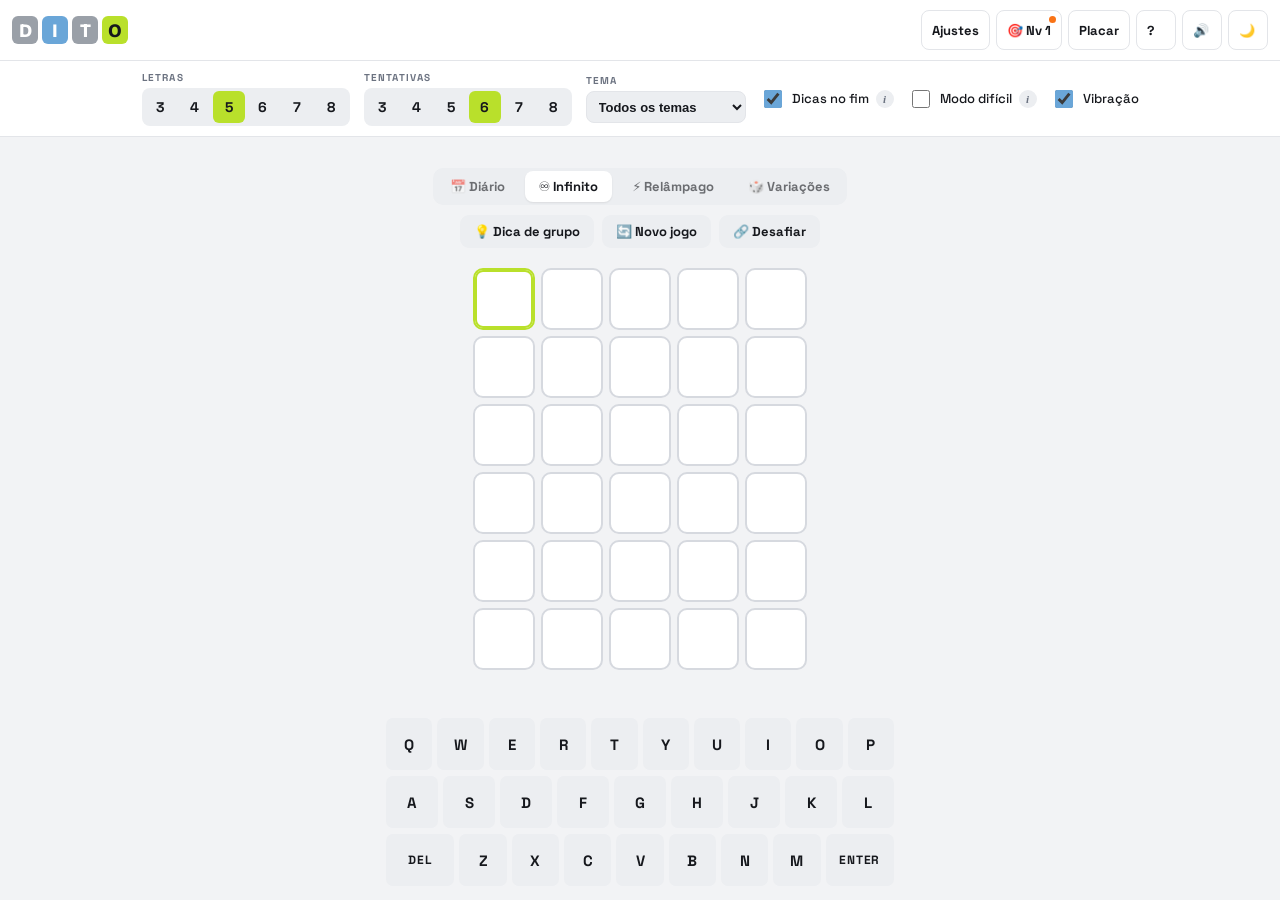
==== wwwroot/index.html @ 251b078c "Dueto e quarteto ganham dica de grupo, dicas no fim e palavras mais conhecidas Co-Authored-By: Claud" ====
<!DOCTYPE html>
<html lang="pt-BR">
<head>
<meta charset="utf-8">
<meta name="viewport" content="width=device-width, initial-scale=1, viewport-fit=cover">
<meta name="description" content="Dito — jogo de adivinhar palavras em português, no estilo Wordle/Termo.">
<meta name="theme-color" id="metaTheme" content="#f2f3f5">
<meta name="mobile-web-app-capable" content="yes">
<meta name="apple-mobile-web-app-capable" content="yes">
<meta name="apple-mobile-web-app-status-bar-style" content="black-translucent">
<link rel="icon" href="data:image/svg+xml,%3Csvg xmlns='http://www.w3.org/2000/svg' viewBox='0 0 64 64'%3E%3Crect width='64' height='64' rx='14' fill='%23b9e02b'/%3E%3Ctext x='32' y='45' font-family='Arial,sans-serif' font-size='36' font-weight='800' text-anchor='middle' fill='%2316181d'%3ED%3C/text%3E%3C/svg%3E">
<title>Dito — adivinhe a palavra</title>
<link rel="preconnect" href="https://fonts.googleapis.com">
<link rel="preconnect" href="https://fonts.gstatic.com" crossorigin>
<link href="https://fonts.googleapis.com/css2?family=Bricolage+Grotesque:opsz,wght@12..96,600;12..96,800&family=Space+Grotesk:wght@500;700&display=swap" rel="stylesheet">
<link rel="stylesheet" href="style.css?v=24">
</head>
<body>

<header>
  <div class="brand" aria-label="Dito"><span>D</span><span>I</span><span>T</span><span>O</span></div>
  <div class="tools">
    <button class="icon-btn" id="btnConfig" aria-expanded="true">Ajustes</button>
    <button class="icon-btn" id="btnProfile" title="Nível e missões do dia">🎯 Nv 1</button>
    <button class="icon-btn" id="btnStats">Placar</button>
    <button class="icon-btn" id="btnHelp" aria-label="Como jogar">?</button>
    <button class="icon-btn" id="btnSound" aria-label="Ativar ou desativar som" aria-pressed="true">🔊</button>
    <button class="icon-btn" id="btnTheme" aria-label="Alternar visual (claro, escuro, 3D)">🌙</button>
  </div>
</header>

<section class="config" id="config">
  <div class="field">
    <label>Letras</label>
    <div class="seg" id="segLen" role="group" aria-label="Número de letras"></div>
  </div>
  <div class="field">
    <label>Tentativas</label>
    <div class="seg" id="segTries" role="group" aria-label="Número de tentativas"></div>
  </div>
  <div class="field" id="fieldTheme">
    <label>Tema</label>
    <select id="selTheme" aria-label="Tema das palavras"></select>
  </div>
  <label class="check"><input type="checkbox" id="optHints" checked> Dicas no fim
    <button type="button" class="tip" aria-label="O que é: Dicas no fim" data-tip="Nas 2 últimas tentativas o jogo dá uma ajuda: primeiro diz uma letra que está na palavra, depois deixa marcada a posição de uma letra.">i</button></label>
  <label class="check"><input type="checkbox" id="optHard"> Modo difícil
    <button type="button" class="tip end" aria-label="O que é: Modo difícil" data-tip="Toda pista revelada precisa ser usada: as letras verdes ficam travadas no lugar e as azuis têm que aparecer no palpite seguinte. Só dá pra ligar no começo da partida.">i</button></label>
  <label class="check"><input type="checkbox" id="optVibe" checked> Vibração</label>
</section>

<main>
  <div class="mode-tabs" id="modeTabs" role="group" aria-label="Modo de jogo">
    <button class="tab" id="tabDaily" data-mode="daily" title="Uma palavra de 5 letras por dia, a mesma pra todo mundo">📅 Diário</button>
    <button class="tab" id="tabFree" data-mode="free" aria-pressed="true" title="Quantas partidas quiser, com as letras, tentativas e tema dos Ajustes">♾️ Infinito</button>
    <button class="tab" id="tabBlitz" data-mode="blitz" title="Contra o relógio: acerte o máximo de palavras em 2min30">⚡ Relâmpago</button>
    <button class="tab" id="tabVariant" data-mode="variant" title="Dueto, Quarteto, Trapaceiro, Corrente, Morte súbita e Passa-e-joga">🎲 Variações</button>
  </div>
  <div class="hint-actions">
    <button class="btn ghost" id="btnGroupHint" title="Mostra o grupo temático da palavra secreta (uma vez por partida)">💡 Dica de grupo</button>
    <button class="btn ghost" id="btnNewGame" title="Abandona esta partida e sorteia outra palavra">🔄 Novo jogo</button>
    <button class="btn ghost" id="btnChallenge" title="Copia um link com esta palavra pra um amigo tentar a mesma">🔗 Desafiar</button>
  </div>
  <div id="blitzBar" hidden aria-live="off"></div>
  <div id="varBar" hidden aria-live="polite"></div>
  <div id="hint" aria-live="polite"></div>
  <div id="board" role="grid" aria-label="Tabuleiro"></div>
  <div id="end"></div>
</main>

<div id="keyboard"></div>
<div id="toast" aria-live="polite"></div>

<div class="sheet" id="sheetHelp">
  <div class="sheet-card">
    <h2>Como jogar</h2>
    <p>Descubra a palavra secreta antes de acabarem as tentativas. Cada palpite precisa ter o número de letras escolhido.</p>
    <div class="legend"><div class="t correct" style="background:var(--correct);color:var(--correct-ink)">L</div> A letra está na palavra e na posição certa.</div>
    <div class="legend"><div class="t present" style="background:var(--present);color:var(--present-ink)">U</div> A letra está na palavra, mas em outra posição.</div>
    <div class="legend"><div class="t absent" style="background:var(--absent);color:var(--absent-ink)">Z</div> A letra não aparece na palavra.</div>
    <p>Acentos são preenchidos automaticamente: digite <b>avo</b> e, se a resposta for <b>avô</b>, vale igual. O cedilha entra como <b>C</b>.</p>
    <p>No <b>modo difícil</b>, todas as pistas reveladas precisam ser usadas no palpite seguinte, e as letras verdes já descobertas ficam travadas no lugar. Fora dele você pode chutar qualquer coisa — as verdes só aparecem apagadinhas como lembrete.</p>
    <p>O botão <b>💡 Dica de grupo</b> (uso único por partida) revela a que grupo temático a palavra secreta pertence — animais, comida, emoções, ações... — junto com outra palavra do mesmo grupo como exemplo.</p>
    <p>No modo <b>📅 Diário</b> todo mundo joga a mesma palavra de 5 letras no mesmo dia (uma partida por dia); no <b>♾️ Infinito</b> vale a configuração de letras, tentativas e tema escolhida em Ajustes.</p>
    <p>Em <b>Ajustes → Tema</b>, dá pra restringir o sorteio a uma categoria (animais, comida, emoções...). Tamanhos sem palavra suficiente naquele tema ficam desativados.</p>
    <p>O botão <b>🔗 Desafiar</b> copia, a qualquer momento da partida, um link com a palavra em jogo, para um amigo tentar a mesma — como nenhum dos dois vê a resposta antes de jogar, é um duelo justo. As configurações de dicas e modo difícil vão junto no link e ficam travadas com o valor de quem criou o desafio. Desativado no modo Diário (a palavra já é igual pra todo mundo) e durante um duelo em andamento.</p>
    <p>O botão <b>🔄 Novo jogo</b> abandona a partida atual e sorteia outra a qualquer momento (não disponível no modo Diário).</p>
    <p>No <b>⚡ Relâmpago</b> você corre contra o relógio: 2min30 para acertar o máximo de palavras de 5 letras. Cada acerto devolve <b>30 segundos</b> e vale pontos: 100 + 20 por tentativa que sobrou + 25 por acerto seguido (combo 🔥). Seus 10 melhores resultados ficam salvos neste navegador, no Placar. Dá pra pular uma palavra difícil pagando 10 segundos. O relógio só começa quando você digita a primeira letra.</p>
    <p>No fim de cada partida, a linha <b>🔍</b> mostra quantas palavras ainda eram possíveis depois de cada palpite — dá pra ver qual chute foi mais esperto.</p>
    <p>O botão <b>☀️ / 🌙 / 🌀</b> no topo alterna o visual: claro, escuro e <b>3D</b>, com cores suaves, peças em relevo e teclas que afundam ao apertar. No computador, o tabuleiro acompanha o mouse com uma inclinação sutil.</p>
    <p>Na aba <b>🎲 Variações</b> tem jeitos diferentes de jogar o Infinito: <b>🧩 Dueto</b> e <b>🀄 Quarteto</b> (2 ou 4 palavras ao mesmo tempo, cada palpite vale para todas — as teclas ficam divididas com a cor de cada tabuleiro), <b>😈 Trapaceiro</b> (o jogo foge do seu palpite trocando a palavra), <b>⛓️ Corrente</b> (a palavra acertada vira o 1º palpite da próxima), <b>💀 Morte súbita</b> (3 tentativas, pontos por acerto, o primeiro erro acaba a rodada) e <b>👥 Passa-e-joga</b> (duas pessoas revezando no mesmo aparelho).</p>
    <p>No Diário, o botão <b>📚 Arquivo</b> abre um calendário para jogar os dias que você perdeu. A sequência de dias seguidos acertando aparece no Placar.</p>
    <p>Toda partida rende <b>XP</b> e sobe o seu nível. Em <b>🎯</b> ficam as <b>3 missões do dia</b> (iguais pra todo mundo), que dão XP extra.</p>
    <p>No fim da partida dá pra ver o significado da palavra no Dicio e compartilhar o resultado como texto ou como <b>🖼️ imagem</b> (só as cores, sem entregar a palavra).</p>
    <p>Jogando, você desbloqueia <b>🏆 conquistas</b> (acertar de primeira, vencer no modo difícil, explorar vários temas...). Veja todas no <b>Placar</b>.</p>
    <button class="btn ghost close" data-close>Fechar</button>
  </div>
</div>

<div class="sheet" id="sheetStats">
  <div class="sheet-card">
    <h2>Placar</h2>
    <p>Somando todos os tamanhos de palavra, salvo neste navegador.</p>
    <div class="stats">
      <div class="stat"><b id="stPlayed">0</b><span>Jogos</span></div>
      <div class="stat"><b id="stWins">0</b><span>Vitórias</span></div>
      <div class="stat"><b id="stRate">0%</b><span>Aproveitamento</span></div>
      <div class="stat"><b id="stStreak">0</b><span>Sequência</span></div>
    </div>
    <p>Distribuição de tentativas (vitórias)</p>
    <div class="dist" id="stDist"></div>
    <p>📅 Palavra do dia</p>
    <div id="stDaily"></div>
    <p>🎲 Recordes das variações</p>
    <div class="runs" id="stRuns"></div>
    <p>⚡ Seus recordes no Relâmpago</p>
    <div id="stBlitz"></div>
    <p>Conquistas <b id="stAchCount"></b></p>
    <div class="ach" id="stAch"></div>
    <button class="btn ghost close" data-close>Fechar</button>
  </div>
</div>

<div class="sheet" id="sheetVariant">
  <div class="sheet-card">
    <h2>🎲 Variações</h2>
    <p>Jeitos diferentes de jogar o Infinito. As letras e o tema dos Ajustes continuam valendo.</p>
    <div class="vlist" id="variantList"></div>
    <button class="btn ghost close" data-close>Fechar</button>
  </div>
</div>

<div class="sheet" id="sheetArchive">
  <div class="sheet-card">
    <h2>📚 Arquivo do diário</h2>
    <p>Toque num dia para jogar a palavra dele (ou rever o resultado). Dias jogados pelo arquivo não contam na sequência.</p>
    <div id="archiveBody"></div>
    <button class="btn ghost close" data-close>Fechar</button>
  </div>
</div>

<div class="sheet" id="sheetProfile">
  <div class="sheet-card">
    <h2>🎯 Nível e missões</h2>
    <div class="level" id="pfLevel"></div>
    <p>Missões de hoje <small>(renovam à meia-noite)</small></p>
    <ul class="missions" id="pfMissions"></ul>
    <p>Cada partida dá XP: vitórias valem mais com tentativas sobrando, palavras longas, modo difícil e variações difíceis. Perder ainda dá um pouquinho.</p>
    <button class="btn ghost close" data-close>Fechar</button>
  </div>
</div>

<script src="script.js?v=26"></script>
</body>
</html>
---- wwwroot/style.css ----
:root{
  --bg:#f2f3f5;
  --panel:#ffffff;
  --ink:#16181d;
  --ink-soft:#6b7280;
  --line:#e3e5e9;
  --tile-empty:#ffffff;
  --tile-border:#d6d9df;
  --tile-typed:#b6bac2;
  --correct:#b9e02b;
  --correct-ink:#16181d;
  --present:#6aa6d8;
  --present-ink:#ffffff;
  --absent:#9aa0a8;
  --absent-ink:#ffffff;
  --key:#eceef1;
  --key-ink:#16181d;
  --radius:10px;
  --tile:clamp(38px, 13vw, 62px);
  --gap:6px;
}
html[data-theme="dark"]{
  --bg:#101216;
  --panel:#171a20;
  --ink:#f2f3f5;
  --ink-soft:#9aa0a8;
  --line:#262a32;
  --tile-empty:#171a20;
  --tile-border:#333944;
  --tile-typed:#5b6270;
  --key:#262a32;
  --key-ink:#f2f3f5;
  --absent:#3b414c;
  --absent-ink:#8b929d;
}
*{box-sizing:border-box}
/* min-height (não height): se o conteúdo passar da tela, o body cresce junto e o
   teclado fixo no rodapé (position:sticky) continua funcionando */
html,body{min-height:100%; overscroll-behavior-y:contain}
@supports (height: 100dvh){ html,body{min-height:100dvh} }
html{-webkit-text-size-adjust:100%;text-size-adjust:100%}
body{
  margin:0;
  background:var(--bg);
  color:var(--ink);
  font-family:"Space Grotesk",system-ui,-apple-system,"Segoe UI",sans-serif;
  display:flex;
  flex-direction:column;
  align-items:center;
  overflow-x:hidden;
  -webkit-tap-highlight-color:transparent;
  touch-action:manipulation;
}
button{font-family:inherit;color:inherit;cursor:pointer;touch-action:manipulation;-webkit-user-select:none;user-select:none}
button:focus-visible,select:focus-visible,input:focus-visible{outline:3px solid var(--present);outline-offset:2px}

/* ---------- topo ---------- */
header{
  width:100%;
  border-bottom:1px solid var(--line);
  background:var(--panel);
  display:flex;
  flex-wrap:wrap;
  align-items:center;
  justify-content:space-between;
  gap:8px;row-gap:6px;
  padding:max(10px, env(safe-area-inset-top)) max(12px, env(safe-area-inset-right)) 10px max(12px, env(safe-area-inset-left));
  position:sticky;top:0;z-index:20;
}
.brand{display:flex;gap:4px;align-items:center}
.brand span{
  font-family:"Bricolage Grotesque",sans-serif;
  font-weight:800;
  font-size:19px;
  line-height:1;
  width:26px;height:28px;
  display:grid;place-items:center;
  border-radius:6px;
  background:var(--absent);
  color:var(--absent-ink);
  animation:brandflip .5s ease both;
}
.brand span:nth-child(1){animation-delay:.05s}
.brand span:nth-child(2){animation-delay:.15s;background:var(--present);color:var(--present-ink)}
.brand span:nth-child(3){animation-delay:.25s}
.brand span:nth-child(4){animation-delay:.35s;background:var(--correct);color:var(--correct-ink)}
@keyframes brandflip{from{transform:rotateX(-90deg);opacity:0}to{transform:none;opacity:1}}
.tools{display:flex;flex-wrap:wrap;justify-content:flex-end;gap:6px}
.icon-btn{
  border:1px solid var(--line);
  background:transparent;
  border-radius:8px;
  height:40px;min-width:40px;padding:0 10px;
  font-size:13px;font-weight:700;
  display:inline-flex;align-items:center;gap:6px;
}
.icon-btn:hover{background:var(--key)}
.icon-btn[aria-pressed="false"]{opacity:.5}

/* ---------- barra de configuração ---------- */
.config{
  width:100%;
  background:var(--panel);
  border-bottom:1px solid var(--line);
  display:flex;flex-wrap:wrap;gap:14px;
  justify-content:center;align-items:center;
  padding:10px 12px;
}
.config.hidden{display:none}
.config{position:relative;z-index:16} /* tooltip das opções passa por cima do tabuleiro */
.field{display:flex;flex-direction:column;gap:4px}
.field label{font-size:10px;letter-spacing:.12em;text-transform:uppercase;color:var(--ink-soft);font-weight:700}
.seg{display:flex;background:var(--key);border-radius:8px;padding:3px;gap:2px}
.seg button{
  border:0;background:transparent;border-radius:6px;
  width:32px;height:32px;font-weight:700;font-size:14px;
}
.seg button[aria-pressed="true"]{background:var(--correct);color:var(--correct-ink)}
.check{display:flex;align-items:center;gap:7px;font-size:13px;font-weight:500;cursor:pointer;padding:4px 0}
.check input{width:18px;height:18px;accent-color:var(--present);flex:none}
#selTheme{
  border:1px solid var(--line);background:var(--key);color:var(--key-ink);
  border-radius:8px;height:32px;padding:0 8px;font-weight:600;font-size:13px;
  max-width:160px;
}
/* "i" ao lado das opções: explica o que cada uma faz (hover no desktop, toque no celular) */
.tip{
  position:relative;flex:none;
  width:18px;height:18px;padding:0;border:0;border-radius:50%;
  background:var(--key);color:var(--ink-soft);
  font:700 11px/18px Georgia,serif;font-style:italic;text-align:center;
}
.tip:hover,.tip:focus{background:var(--present);color:var(--present-ink)}
.tip::after{
  content:attr(data-tip);
  position:absolute;top:calc(100% + 8px);left:50%;transform:translateX(-50%);
  width:max-content;max-width:min(250px, 70vw);
  background:var(--ink);color:var(--bg);
  padding:8px 11px;border-radius:8px;
  font:500 12.5px/1.4 "Space Grotesk",system-ui,sans-serif;font-style:normal;text-align:left;
  box-shadow:0 6px 18px rgba(0,0,0,.25);
  opacity:0;visibility:hidden;pointer-events:none;
  transition:opacity .15s ease;
  z-index:40;
}
.tip.end::after{left:auto;right:-6px;transform:none}
.tip:hover::after,.tip:focus::after{opacity:1;visibility:visible}
/* no celular as opções quebram em várias linhas: o balão sai logo abaixo do
   painel de ajustes, ocupando a largura toda, pra nunca vazar pela borda */
@media (max-width:600px){
  .tip{position:static}
  .tip::after,.tip.end::after{left:12px;right:12px;top:calc(100% + 6px);transform:none;width:auto;max-width:none}
}
.field.locked{opacity:.45;pointer-events:none}
.check.locked{opacity:.45;pointer-events:none}
.check.locked .tip{pointer-events:auto} /* explicação continua acessível durante o duelo */

/* ---------- abas de modo (diário / infinito) ---------- */
.mode-tabs{display:flex;justify-content:center;gap:6px;background:var(--key);border-radius:10px;padding:3px}
.mode-tabs .tab{
  border:0;background:transparent;border-radius:8px;
  padding:7px 14px;font-weight:700;font-size:13px;color:var(--key-ink);opacity:.6;
}
.mode-tabs .tab[aria-pressed="true"]{background:var(--panel);opacity:1;box-shadow:0 1px 2px rgba(0,0,0,.08)}

/* ---------- tabuleiro ---------- */
main{
  flex:1;width:100%;
  display:flex;flex-direction:column;align-items:center;justify-content:center;
  padding:10px 8px;gap:10px;
}
#board{display:grid;gap:var(--gap);justify-content:center}
.row{display:grid;gap:var(--gap)}
.tile{
  width:var(--tile);height:var(--tile);
  border-radius:var(--radius);
  background:var(--tile-empty);
  border:2px solid var(--tile-border);
  display:grid;place-items:center;
  font-weight:700;
  font-size:calc(var(--tile) * .5);
  text-transform:uppercase;
  user-select:none;
  transition:transform .1s ease, border-color .1s ease;
}
.tile.filled{border-color:var(--tile-typed);animation:pop .1s ease}
@keyframes pop{from{transform:scale(.9)}to{transform:scale(1)}}
.tile.reveal{animation:flip .5s ease forwards}
@keyframes flip{
  0%{transform:rotateX(0)}
  49%{transform:rotateX(90deg)}
  50%{transform:rotateX(90deg)}
  100%{transform:rotateX(0)}
}
.tile.correct{background:var(--correct);border-color:var(--correct);color:var(--correct-ink)}
.tile.present{background:var(--present);border-color:var(--present);color:var(--present-ink)}
.tile.absent{background:var(--absent);border-color:var(--absent);color:var(--absent-ink)}
.tile.ghost{color:var(--tile-typed);opacity:.6;font-style:italic}
.row.active-row .tile:not(.locked){cursor:pointer}
.tile.locked{background:var(--correct);border-color:var(--correct);color:var(--correct-ink)}
.tile.active{border-color:var(--correct);box-shadow:0 0 0 2px var(--correct) inset}
.hintbar{
  display:flex;align-items:center;gap:9px;
  background:var(--panel);border:1px solid var(--line);
  border-left:4px solid var(--present);
  border-radius:10px;padding:9px 14px;
  font-size:13.5px;font-weight:500;max-width:min(94vw,460px);
  animation:fade .3s ease;
}
.hintbar b{font-weight:700}
.hintbar .bulb{font-size:16px;flex:none}
.row.shake{animation:shake .5s}
@keyframes shake{
  10%,90%{transform:translateX(-2px)}
  20%,80%{transform:translateX(4px)}
  30%,50%,70%{transform:translateX(-7px)}
  40%,60%{transform:translateX(7px)}
}
.row.win .tile{animation:jump .5s ease}
.row.win .tile:nth-child(2){animation-delay:.08s}
.row.win .tile:nth-child(3){animation-delay:.16s}
.row.win .tile:nth-child(4){animation-delay:.24s}
.row.win .tile:nth-child(5){animation-delay:.32s}
.row.win .tile:nth-child(6){animation-delay:.4s}
.row.win .tile:nth-child(7){animation-delay:.48s}
.row.win .tile:nth-child(8){animation-delay:.56s}
@keyframes jump{
  0%,100%{transform:translateY(0)}
  40%{transform:translateY(-22px)}
  55%{transform:translateY(4px)}
}

/* ---------- mensagens ---------- */
#toast{
  position:fixed;top:70px;left:50%;transform:translateX(-50%);
  display:flex;flex-direction:column;gap:6px;align-items:center;
  z-index:60;pointer-events:none;
}
.msg{
  background:var(--ink);color:var(--bg);
  padding:9px 16px;border-radius:999px;
  font-weight:700;font-size:14px;
  animation:fade .2s ease;
}
@keyframes fade{from{opacity:0;transform:translateY(-6px)}to{opacity:1}}

/* ---------- fim de jogo ---------- */
.endbar{
  display:flex;flex-direction:column;align-items:center;gap:8px;
  background:var(--panel);border:1px solid var(--line);
  border-radius:14px;padding:14px 18px;
  animation:fade .3s ease;
}
.endbar .word{
  font-family:"Bricolage Grotesque",sans-serif;
  font-weight:800;font-size:24px;letter-spacing:.02em;text-transform:uppercase;
}
.endbar .sub{font-size:13px;color:var(--ink-soft)}
.endbar .actions{display:flex;gap:8px;margin-top:4px}
.endbar .countdown{font-variant-numeric:tabular-nums;font-weight:700}

/* análise: palavras possíveis após cada palpite */
.trail{display:flex;flex-wrap:wrap;align-items:center;justify-content:center;gap:4px;font-size:13px;font-weight:700}
.trail span{background:var(--key);border-radius:6px;padding:2px 7px;font-variant-numeric:tabular-nums}
.trail span.one{background:var(--correct);color:var(--correct-ink)}
.trail i{font-style:normal;color:var(--ink-soft)}
.trail small{flex-basis:100%;text-align:center;font-size:11px;font-weight:500;color:var(--ink-soft)}

/* ---------- modo relâmpago: relógio + placar da rodada ---------- */
#blitzBar{
  position:relative;overflow:hidden;
  display:flex;flex-wrap:wrap;gap:6px 14px;align-items:center;justify-content:center;
  background:var(--panel);border:1px solid var(--line);border-radius:10px;
  padding:8px 16px 10px;min-width:min(94vw,300px);
  font-weight:700;font-size:14px;
}
#blitzBar[hidden]{display:none}
#blitzBar .clock{font-size:17px;font-variant-numeric:tabular-nums}
#blitzBar .score{font-variant-numeric:tabular-nums}
#blitzBar .words em{font-style:normal;color:#e8590c}
#blitzBar .best{font-size:12px;color:var(--ink-soft)}
#blitzBar .best.beaten{background:var(--correct);color:var(--correct-ink);border-radius:6px;padding:1px 7px}
#blitzBar .wait{flex-basis:100%;text-align:center;font-size:12px;font-weight:500;color:var(--ink-soft)}
#blitzBar .fill{position:absolute;left:0;bottom:0;height:4px;background:var(--correct);transition:width .2s linear}
#blitzBar.urgent .clock{color:#e5484d;animation:pulse 1s ease-in-out infinite}
#blitzBar.urgent .fill{background:#e5484d}

/* recordes pessoais do relâmpago (fim da rodada e placar) */
.records{list-style:none;margin:4px 0 0;padding:0;width:100%;min-width:230px;display:flex;flex-direction:column;gap:3px}
.records li{display:grid;grid-template-columns:28px 1fr auto auto;gap:8px;align-items:center;
  background:var(--key);border-radius:8px;padding:5px 10px;font-size:13px}
.records li b{font-variant-numeric:tabular-nums}
.records li span{color:var(--ink-soft);font-size:12px}
.records li .pos{font-size:14px;color:var(--ink);text-align:center}
.records li.me{background:var(--correct);color:var(--correct-ink)}
.records li.me span{color:var(--correct-ink)}
.empty{font-style:italic}

/* ---------- barra das variações (corrente, morte súbita, passa-e-joga) ---------- */
#varBar{
  display:flex;flex-wrap:wrap;gap:6px 16px;align-items:center;justify-content:center;
  background:var(--panel);border:1px solid var(--line);border-radius:10px;
  padding:8px 16px;font-size:14px;font-weight:500;
}
#varBar[hidden]{display:none}
#varBar b{font-weight:700;font-variant-numeric:tabular-nums}
#varBar .dim{font-size:12px;color:var(--ink-soft)}
#varBar .turn{border-radius:6px;padding:2px 9px}
#varBar .turn.p0{background:rgba(249,115,22,.16)}
#varBar .turn.p1{background:rgba(168,85,247,.16)}

/* ---------- dueto / quarteto: vários mini-tabuleiros ---------- */
#board.multi{--gap:4px;gap:16px 16px;align-items:start}
#board.multi .mini{display:grid;gap:var(--gap);transition:opacity .4s ease}
#board.multi .mini.solved{opacity:.5}
/* dica de grupo: nome do grupo em cima de cada tabuleiro (pseudo-elemento,
   pra não mudar os índices das linhas usados por rowEl) */
#board.multi .mini[data-group]::before{content:attr(data-group);justify-self:center;font-size:12px;font-weight:600;
  color:var(--ink-soft);background:var(--key);border-radius:999px;padding:1px 10px;margin-bottom:2px}
#board.multi .tile{border-radius:calc(var(--radius) * .7);border-width:1.5px}
/* teclas divididas entre tabuleiros: texto com contorno pra ler sobre qualquer cor */
.key.split{color:var(--ink);text-shadow:0 0 3px var(--bg),0 0 3px var(--bg)}

/* passa-e-joga: bolinha com a cor de quem fez o palpite */
.row[data-p]{position:relative}
.row[data-p]::before{
  content:"";position:absolute;left:-14px;top:50%;width:8px;height:8px;margin-top:-4px;border-radius:50%;
}
.row[data-p="0"]::before{background:#f97316}
.row[data-p="1"]::before{background:#a855f7}

/* ---------- fim de jogo: extras ---------- */
.endbar .word span{display:inline-block;margin:0 4px}
.endbar .word span.miss{color:var(--ink-soft);text-decoration:line-through;text-decoration-thickness:2px}
.endbar .sub b{color:var(--ink)}
.endbar .actions{flex-wrap:wrap;justify-content:center}
.dict{font-size:13px;color:var(--ink-soft)}
.dict a{color:var(--ink);font-weight:700;text-decoration:underline;text-decoration-color:var(--present);text-underline-offset:3px}
.xpline{font-size:12.5px;font-weight:700;background:var(--key);border-radius:999px;padding:3px 12px}
.xpline.up{background:var(--correct);color:var(--correct-ink)}

/* ---------- variações (painel) ---------- */
.vlist{display:flex;flex-direction:column;gap:6px;margin:10px 0}
.vcard{
  display:flex;gap:12px;align-items:center;text-align:left;
  border:2px solid transparent;background:var(--key);color:var(--key-ink);
  border-radius:12px;padding:10px 12px;
}
.vcard:hover{border-color:var(--tile-border)}
.vcard.on{border-color:var(--correct)}
.vcard .ico{font-size:26px;flex:none;width:34px;text-align:center}
.vcard b{display:block;font-size:14px}
.vcard small{display:block;font-size:12px;line-height:1.35;color:var(--ink-soft)}

/* ---------- calendário do diário (arquivo e placar) ---------- */
.streakline{font-size:14px;margin:4px 0 8px}
.monthnav{display:flex;align-items:center;justify-content:space-between;margin:6px 0}
.monthnav b{text-transform:capitalize}
.monthnav .icon-btn:disabled{opacity:.3;pointer-events:none}
.cal{display:grid;grid-template-columns:repeat(7,1fr);gap:4px;text-align:center}
.cal>span{font-size:11px;font-weight:700;color:var(--ink-soft);padding:2px 0}
.day{
  border:0;border-radius:7px;background:var(--key);color:var(--key-ink);
  font-weight:700;font-size:13px;padding:0;
}
.cal .day{aspect-ratio:1}
.day.win{background:var(--correct);color:var(--correct-ink)}
.day.lose{background:var(--absent);color:var(--absent-ink)}
.day.late{opacity:.7}
.day.today{box-shadow:inset 0 0 0 2px var(--present)}
.day:disabled{opacity:.25;cursor:default}
.day:not(:disabled):hover{filter:brightness(1.08)}
.heat{display:flex;gap:3px;justify-content:center;margin-bottom:12px}
.hcol{display:flex;flex-direction:column;gap:3px}
.heat .day{width:16px;height:16px;border-radius:4px}
.runs{display:flex;flex-wrap:wrap;gap:6px 16px;font-size:13px;margin-bottom:12px}
.sheet-card .sub{font-size:12px}

/* ---------- nível e missões ---------- */
#btnProfile.pending{position:relative}
#btnProfile.pending::after{
  content:"";position:absolute;top:5px;right:5px;width:7px;height:7px;border-radius:50%;background:#f97316;
}
.level{display:flex;gap:14px;align-items:center;margin:12px 0}
.level .lvl{
  flex:none;width:64px;height:64px;border-radius:16px;background:var(--correct);color:var(--correct-ink);
  display:flex;flex-direction:column;align-items:center;justify-content:center;
}
.level .lvl b{font-family:"Bricolage Grotesque",sans-serif;font-size:28px;line-height:1}
.level .lvl span{font-size:10px;text-transform:uppercase;letter-spacing:.08em}
.lvinfo{flex:1;display:flex;flex-direction:column;gap:5px}
.lvinfo>b{font-size:16px}
.lvinfo small{font-size:12px;color:var(--ink-soft);line-height:1.35}
.xpbar{height:10px;background:var(--key);border-radius:999px;overflow:hidden}
.xpbar div{height:100%;background:var(--correct);border-radius:999px;transition:width .4s ease}
.missions{list-style:none;margin:6px 0;padding:0;display:flex;flex-direction:column;gap:5px}
.missions li{display:flex;gap:10px;align-items:center;background:var(--key);border-radius:10px;padding:9px 12px;font-size:13.5px}
.missions li .ico{font-size:18px;flex:none}
.missions li span:nth-child(2){flex:1}
.missions li small{color:var(--ink-soft)}
.missions li>b{font-size:12px;color:var(--ink-soft)}
.missions li.ok{background:var(--correct);color:var(--correct-ink)}
.missions li.ok>b{color:var(--correct-ink)}

/* confete da vitória */
.confetti{position:fixed;inset:0;width:100%;height:100%;pointer-events:none;z-index:70}
.btn{
  border:0;border-radius:9px;padding:10px 16px;
  font-weight:700;font-size:14px;
  background:var(--correct);color:var(--correct-ink);
}
.btn.ghost{background:var(--key);color:var(--key-ink)}
.btn:disabled{opacity:.45;pointer-events:none}

/* ---------- ações acima do tabuleiro (dica de grupo) ---------- */
.hint-actions{display:flex;justify-content:center;gap:8px;flex-wrap:wrap}
.hint-actions .btn{padding:8px 14px;font-size:13px}

/* ---------- teclado ---------- */
/* sempre visível no rodapé, mesmo quando o tabuleiro/ajustes passam da altura da tela */
#keyboard{
  width:100%;max-width:520px;
  position:sticky;bottom:0;z-index:15;
  background:var(--bg);
  display:flex;flex-direction:column;gap:6px;
  padding:8px max(6px, env(safe-area-inset-right)) max(14px, env(safe-area-inset-bottom)) max(6px, env(safe-area-inset-left));
}
.krow{display:flex;gap:5px;justify-content:center}
.key{
  flex:1;min-width:0;height:52px;
  border:0;border-radius:7px;
  background:var(--key);color:var(--key-ink);
  font-weight:700;font-size:15px;text-transform:uppercase;
  display:grid;place-items:center;
  transition:transform .06s ease;
}
.key:active{transform:scale(.94)}
.key.wide{flex:1.6;font-size:12px;letter-spacing:.06em}
.key.hint{box-shadow:inset 0 0 0 2px var(--present);animation:pulse 1.2s ease-in-out 3}
@keyframes pulse{50%{transform:scale(1.06)}}
.key.correct{background:var(--correct);color:var(--correct-ink)}
.key.present{background:var(--present);color:var(--present-ink)}
.key.absent{background:var(--absent);color:var(--absent-ink)}

/* ---------- painel lateral ---------- */
.sheet{
  position:fixed;inset:0;background:rgba(0,0,0,.45);
  display:none;place-items:center;z-index:80;
  padding:max(16px, env(safe-area-inset-top)) max(16px, env(safe-area-inset-right)) max(16px, env(safe-area-inset-bottom)) max(16px, env(safe-area-inset-left));
}
.sheet.open{display:grid}
.sheet-card{
  background:var(--panel);border-radius:16px;
  width:min(420px,100%);padding:20px;
  max-height:85vh;overflow:auto;
  animation:up .25s ease;
}
@keyframes up{from{transform:translateY(14px);opacity:0}to{transform:none;opacity:1}}
.sheet-card h2{
  font-family:"Bricolage Grotesque",sans-serif;
  margin:0 0 4px;font-size:20px;
}
.sheet-card p{font-size:14px;line-height:1.5;color:var(--ink-soft);margin:8px 0}
.legend{display:flex;gap:8px;align-items:center;margin:10px 0;font-size:14px}
.legend .t{
  width:34px;height:34px;border-radius:8px;display:grid;place-items:center;
  font-weight:700;flex:none;
}
.stats{display:flex;gap:8px;text-align:center;margin:14px 0}
.stat{flex:1;background:var(--key);border-radius:10px;padding:10px 4px}
.stat b{display:block;font-size:22px;font-family:"Bricolage Grotesque",sans-serif}
.stat span{font-size:10px;text-transform:uppercase;letter-spacing:.08em;color:var(--ink-soft)}
.dist{display:flex;flex-direction:column;gap:4px;margin:6px 0 14px}
.distrow{display:flex;align-items:center;gap:8px}
.distlabel{width:12px;font-size:12px;font-weight:700;color:var(--ink-soft);flex:none}
.distbar{flex:1;height:16px;background:var(--key);border-radius:4px;overflow:hidden}
.distfill{height:100%;background:var(--correct);border-radius:4px;transition:width .3s ease;min-width:2px}
.distcount{width:22px;text-align:right;font-size:12px;font-weight:700;color:var(--ink-soft);flex:none}
.close{margin-top:12px;width:100%}

/* conquistas no placar */
.ach{display:grid;grid-template-columns:repeat(auto-fill,minmax(135px,1fr));gap:6px;margin:6px 0 4px}
.badge{display:flex;gap:8px;align-items:center;background:var(--key);border-radius:10px;padding:8px}
.badge .ico{font-size:22px;flex:none}
.badge b{display:block;font-size:13px}
.badge small{display:block;font-size:11px;color:var(--ink-soft);line-height:1.3}
.badge.locked .ico{filter:grayscale(1);opacity:.35}
.badge.locked b{color:var(--ink-soft)}
@media (max-width:400px){ .key{height:46px;font-size:14px} }
/* 4 abas de modo no celular: quebram linha em vez de estourar a largura */
@media (max-width:460px){
  .mode-tabs{flex-wrap:wrap}
  .mode-tabs .tab{padding:7px 10px;font-size:12.5px}
}

/* telas bem estreitas (ex.: iPhone SE) — evita que os botões do topo estourem a largura */
@media (max-width:380px){
  header{gap:4px;padding-left:max(8px, env(safe-area-inset-left));padding-right:max(8px, env(safe-area-inset-right))}
  .icon-btn{height:36px;min-width:36px;padding:0 8px;font-size:12px;gap:4px}
  .brand span{width:22px;height:24px;font-size:16px}
  .mode-tabs .tab{padding:7px 9px;font-size:12px}
}

/* celular em modo paisagem — pouca altura disponível, reduz respiros verticais */
@media (max-height:480px) and (orientation:landscape){
  .config{padding:6px 12px}
  main{padding:6px 8px;gap:6px}
  #keyboard{padding:6px max(6px, env(safe-area-inset-right)) max(8px, env(safe-area-inset-bottom)) max(6px, env(safe-area-inset-left))}
  .key{height:38px}
  .krow{gap:4px}
}

@media (prefers-reduced-motion:reduce){ *{animation:none !important;transition:none !important} }

/* =========================================================
   VISUAL 3D (data-theme="doido", mantido para as preferências já salvas)
   Azul-petróleo, menta e peças táteis sobre uma base de mesa.
   ========================================================= */
@property --tx{syntax:'<angle>';inherits:false;initial-value:0deg}
@property --ty{syntax:'<angle>';inherits:false;initial-value:0deg}
html[data-theme="doido"]{
  color-scheme:dark;
  --bg:#101b23;
  --panel:#1b2a34;
  --ink:#edf3f4;
  --ink-soft:#a6b7c1;
  --line:#344751;
  --tile-empty:#2a3b46;
  --tile-border:#405560;
  --tile-typed:#a8c9bd;
  --correct:#91d5b3;
  --correct-ink:#163b2c;
  --present:#96c4e5;
  --present-ink:#18394f;
  --absent:#24313b;
  --absent-ink:#a7b5bf;
  --key:#d3dfe3;
  --key-ink:#243a46;
  --radius:12px;
  --side:#101a22;
  background:var(--bg);
}
html[data-theme="doido"] body{
  background:
    radial-gradient(ellipse at 18% 30%,rgba(97,158,144,.12),transparent 52%),
    radial-gradient(ellipse at 85% 75%,rgba(108,150,181,.09),transparent 48%),
    var(--bg);
  background-attachment:fixed;
}

/* Cabeçalho discreto e ajustes agrupados em um painel. */
html[data-theme="doido"] header{
  background:rgba(16,27,35,.94);
  -webkit-backdrop-filter:blur(16px);backdrop-filter:blur(16px);
  padding:14px max(20px, calc((100vw - 1120px) / 2), env(safe-area-inset-right)) 14px max(20px, calc((100vw - 1120px) / 2), env(safe-area-inset-left));
  border-color:rgba(166,183,193,.13);
}
html[data-theme="doido"] .config{
  width:calc(100% - 40px);max-width:1000px;
  margin:18px 20px 0;padding:14px 18px;gap:16px;
  background:var(--panel);border:1px solid var(--line);border-radius:16px;
  box-shadow:0 2px 0 rgba(0,0,0,.12),inset 0 1px 0 rgba(255,255,255,.03);
}
html[data-theme="doido"] .brand{gap:5px}
html[data-theme="doido"] .brand::after{
  content:"3D";margin-left:8px;padding:4px 6px;
  border:1px solid var(--line);border-radius:5px;
  color:var(--ink-soft);font-size:10px;font-weight:700;letter-spacing:.08em;
}
html[data-theme="doido"] .brand span{
  width:29px;height:31px;border-radius:7px;
  box-shadow:inset 0 1px 0 rgba(255,255,255,.4),0 3px 0 var(--side),0 5px 8px rgba(0,0,0,.18);
}
html[data-theme="doido"] .brand span:nth-child(1){background:#e5ddca;color:#463f31}
html[data-theme="doido"] .brand span:nth-child(3){background:#d3dfe3;color:#243a46}
html[data-theme="doido"] .icon-btn{
  background:var(--panel);border-color:var(--line);border-radius:10px;
  box-shadow:0 2px 0 var(--side);
  transition:transform .12s ease,background .12s ease;
}
html[data-theme="doido"] .icon-btn:hover{background:#2d414d}
html[data-theme="doido"] .icon-btn:active{transform:translateY(2px);box-shadow:none}
html[data-theme="doido"] #selTheme{
  background:#14232d;color:var(--ink);border-color:var(--line);height:38px;
}
html[data-theme="doido"] .seg{background:#14232d;box-shadow:inset 0 1px 3px rgba(0,0,0,.18)}
html[data-theme="doido"] .seg button[aria-pressed="true"]{
  background:#c2dfd2;box-shadow:0 2px 4px rgba(0,0,0,.2);
}
html[data-theme="doido"] .check input{accent-color:var(--correct)}
html[data-theme="doido"] .mode-tabs{
  background:#14232d;border:1px solid var(--line);border-radius:13px;padding:4px;gap:4px;
  box-shadow:inset 0 2px 4px rgba(0,0,0,.15);
}
html[data-theme="doido"] .mode-tabs .tab{
  color:var(--ink-soft);opacity:1;padding:9px 18px;border-radius:9px;
}
html[data-theme="doido"] .mode-tabs .tab[aria-pressed="true"]{
  background:#c2dfd2;color:var(--correct-ink);
  box-shadow:inset 0 1px 0 rgba(255,255,255,.45),0 2px 4px rgba(0,0,0,.2);
}

/* Uma bandeja dá profundidade sem comprometer a leitura das letras. */
html[data-theme="doido"] main{perspective:1400px;padding:22px 8px 26px;gap:14px}
html[data-theme="doido"] #hint:empty,
html[data-theme="doido"] #end:empty{display:none}
html[data-theme="doido"] #board{
  --gap:9px;
  padding:20px 20px 26px;margin-top:4px;
  background:linear-gradient(145deg,#23343f,#182730);
  border:1px solid #40535e;border-radius:24px;
  box-shadow:inset 0 1px 0 rgba(255,255,255,.07),0 7px 0 #0c171e,0 8px 0 #30424b,0 22px 36px rgba(0,0,0,.25);
  transform:rotateX(calc(4deg + var(--ty,0deg))) rotateY(var(--tx,0deg));
  transition:--tx .5s ease-out,--ty .5s ease-out;
}
html[data-theme="doido"] .tile{
  --side:#13212a;
  font-family:"Bricolage Grotesque",sans-serif;font-weight:800;
  font-size:calc(var(--tile) * .48);border-width:1px;
  background-image:linear-gradient(rgba(255,255,255,.045),transparent);
  box-shadow:inset 0 1px 0 rgba(255,255,255,.08),0 4px 0 var(--side),0 6px 8px rgba(0,0,0,.2);
}
html[data-theme="doido"] .active-row .tile:where(:not(.filled,.locked,.active)){border-color:#647e89}
html[data-theme="doido"] .tile.filled{
  --side:#77958d;
  background-color:#dce8e2;border-color:#eaf3ef;color:#233d36;
  animation:pop3d .16s ease;
}
@keyframes pop3d{from{transform:translateY(-3px)}to{transform:none}}
/* Os resultados vêm depois de .filled para preservar suas cores e bordas. */
html[data-theme="doido"] .tile.correct,
html[data-theme="doido"] .tile.locked{
  --side:#4d8b70;
  background-color:var(--correct);border-color:#b2e5cb;color:var(--correct-ink);
}
html[data-theme="doido"] .tile.present{
  --side:#527f9d;
  background-color:var(--present);border-color:#badcf2;color:var(--present-ink);
}
html[data-theme="doido"] .tile.absent{
  --side:#111e27;
  background-color:var(--absent);border-color:#344650;color:var(--absent-ink);
}
html[data-theme="doido"] .tile.active{
  border-color:var(--correct);
  box-shadow:inset 0 0 0 1px var(--correct),0 4px 0 var(--side),0 6px 8px rgba(0,0,0,.2);
}
html[data-theme="doido"] .tile.ghost{color:#b1cbbf;opacity:1}
html[data-theme="doido"] .tile.reveal{animation:flip3d .5s ease forwards}
@keyframes flip3d{
  0%{transform:none}
  49%,50%{transform:translateY(-4px) rotateX(90deg)}
  100%{transform:none}
}
html[data-theme="doido"] .row.win .tile{animation-name:jump3d;animation-duration:.6s}
@keyframes jump3d{
  0%,100%{transform:none}
  40%{transform:translateY(-12px) rotateX(12deg)}
  70%{transform:translateY(2px)}
}

html[data-theme="doido"] #board.multi{--gap:5px;padding:16px 16px 22px}
html[data-theme="doido"] #board.multi .tile{border-width:1px}
html[data-theme="doido"] .key.split{color:#16242c;text-shadow:0 0 3px #fff,0 0 3px #fff}
html[data-theme="doido"] .vcard,
html[data-theme="doido"] .missions li,
html[data-theme="doido"] .xpline,
html[data-theme="doido"] .day{background:#263943;color:var(--ink)}
html[data-theme="doido"] .day.win,
html[data-theme="doido"] .missions li.ok,
html[data-theme="doido"] .xpline.up{background:var(--correct);color:var(--correct-ink)}
html[data-theme="doido"] .day.lose{background:#3a4b55;color:var(--absent-ink)}
html[data-theme="doido"] .hintbar,
html[data-theme="doido"] .endbar,
html[data-theme="doido"] #varBar,
html[data-theme="doido"] #blitzBar,
html[data-theme="doido"] .sheet-card{
  background:var(--panel);border:1px solid var(--line);border-radius:16px;
  box-shadow:0 8px 24px rgba(0,0,0,.16);
}
html[data-theme="doido"] .hintbar{border-left:3px solid var(--present);color:#cbdbe3}
html[data-theme="doido"] .endbar .word{font-size:28px;color:var(--correct)}
html[data-theme="doido"] .sheet-card h2{color:var(--ink);font-size:24px}
html[data-theme="doido"] .sheet{background:rgba(6,15,21,.72);-webkit-backdrop-filter:blur(8px);backdrop-filter:blur(8px)}
html[data-theme="doido"] .msg{background:#e5ddca;color:#383b32;box-shadow:0 6px 18px rgba(0,0,0,.25)}
html[data-theme="doido"] #blitzBar .clock{color:var(--correct)}
html[data-theme="doido"] #blitzBar.urgent .clock{color:#f6a39a}
html[data-theme="doido"] .trail span,
html[data-theme="doido"] .records li,
html[data-theme="doido"] .stat,
html[data-theme="doido"] .badge{background:#263943}
html[data-theme="doido"] .trail span.one,
html[data-theme="doido"] .records li.me{background:var(--correct)}

html[data-theme="doido"] .btn{
  border:1px solid transparent;border-radius:10px;
  box-shadow:0 3px 0 #4d8b70;
  transition:transform .12s ease,background .12s ease;
}
html[data-theme="doido"] .btn.ghost{
  background:#263943;color:#d8e5e9;border-color:#3a505c;box-shadow:0 3px 0 #101a22;
}
html[data-theme="doido"] .btn.ghost:hover{background:#344d59}
html[data-theme="doido"] .btn:active{transform:translateY(3px);box-shadow:none}

/* Teclas claras, laterais visíveis e Enter em menta. */
html[data-theme="doido"] #keyboard{
  width:calc(100% - 32px);max-width:560px;
  background:#1e2e38;border:1px solid #40535e;border-radius:20px;
  padding:14px max(12px, env(safe-area-inset-right)) max(16px, env(safe-area-inset-bottom)) max(12px, env(safe-area-inset-left));
  margin-bottom:18px;
  box-shadow:inset 0 1px 0 rgba(255,255,255,.07),0 6px 0 #0c171e,0 18px 30px rgba(0,0,0,.22);
}
html[data-theme="doido"] .krow{gap:6px}
html[data-theme="doido"] .key{
  --side:#7a929e;
  height:48px;border:1px solid rgba(255,255,255,.22);border-radius:8px;
  background-image:linear-gradient(rgba(255,255,255,.12),transparent);
  box-shadow:inset 0 1px 0 rgba(255,255,255,.25),0 4px 0 var(--side),0 5px 5px rgba(0,0,0,.16);
  margin-bottom:4px;transition:transform .08s ease,box-shadow .08s ease;
}
html[data-theme="doido"] .key:active{transform:translateY(4px);box-shadow:inset 0 1px 3px rgba(0,0,0,.15)}
html[data-theme="doido"] .key.correct{--side:#4d8b70}
html[data-theme="doido"] .key.present{--side:#527f9d}
html[data-theme="doido"] .key.absent{--side:#111e27;background:var(--absent);border-color:#344650;color:var(--absent-ink)}
html[data-theme="doido"] .key[data-key="↵"]{--side:#4d8b70;background-color:var(--correct);color:var(--correct-ink)}
html[data-theme="doido"] .key[data-key="⌫"]{--side:#827c69;background-color:#d8d3c4;color:#403d33}
html[data-theme="doido"] .key.hint{outline:2px solid var(--present);outline-offset:1px}
html[data-theme="doido"] .tip{background:#344b58;color:#d6e3e9}
html[data-theme="doido"] .tip::after{background:#e4eeed;color:#233b40;box-shadow:0 8px 24px rgba(0,0,0,.25)}

/* O balão abre para dentro do painel, inclusive quando os ajustes quebram linha. */
@media (min-width:601px){
  html[data-theme="doido"] .tip::after{left:auto;right:-6px;transform:none}
}
@media (max-width:600px){
  html[data-theme="doido"] header{
    padding:max(12px, env(safe-area-inset-top)) max(12px, env(safe-area-inset-right)) 12px max(12px, env(safe-area-inset-left));
  }
  html[data-theme="doido"] .brand::after{display:none}
  html[data-theme="doido"] .brand span{width:24px;height:27px;font-size:18px}
  html[data-theme="doido"] .tools{gap:4px}
  html[data-theme="doido"] .icon-btn{min-width:34px;height:36px;padding:0 8px;font-size:12px}
  html[data-theme="doido"] .config{width:calc(100% - 24px);margin:12px 12px 0;padding:12px;gap:12px}
  html[data-theme="doido"] main{padding:16px 8px 22px;gap:12px}
  html[data-theme="doido"] .mode-tabs .tab{padding:8px 12px}
  html[data-theme="doido"] .hint-actions{gap:6px}
  html[data-theme="doido"] .hint-actions .btn{padding:8px 9px;font-size:12px}
  html[data-theme="doido"] #board{--gap:6px;padding:14px 12px 20px;border-radius:19px;transform:none}
  html[data-theme="doido"] #board.multi{--gap:4px;padding:10px 8px 14px}
  html[data-theme="doido"] #keyboard{width:calc(100% - 16px);margin-bottom:8px;padding-top:10px;padding-left:max(7px, env(safe-area-inset-left));padding-right:max(7px, env(safe-area-inset-right));border-radius:16px}
  html[data-theme="doido"] .krow{gap:4px}
  html[data-theme="doido"] .key{height:46px;border-radius:6px}
  html[data-theme="doido"] .key.wide{font-size:10px;letter-spacing:0}
}
@media (max-width:360px){
  html[data-theme="doido"] header{justify-content:center;gap:10px}
  html[data-theme="doido"] .tools{justify-content:center}
  html[data-theme="doido"] .hint-actions .btn{padding:8px 6px;font-size:11px}
}
@media (max-height:480px) and (orientation:landscape){
  html[data-theme="doido"] main{padding:12px 8px 18px;gap:8px}
  html[data-theme="doido"] #board{padding:12px 12px 18px;transform:none}
  html[data-theme="doido"] #keyboard{padding-top:8px;padding-bottom:max(10px, env(safe-area-inset-bottom));margin-bottom:8px}
  html[data-theme="doido"] .key{height:34px}
}
@media (prefers-reduced-motion:reduce){
  html[data-theme="doido"] #board{transform:none}
}
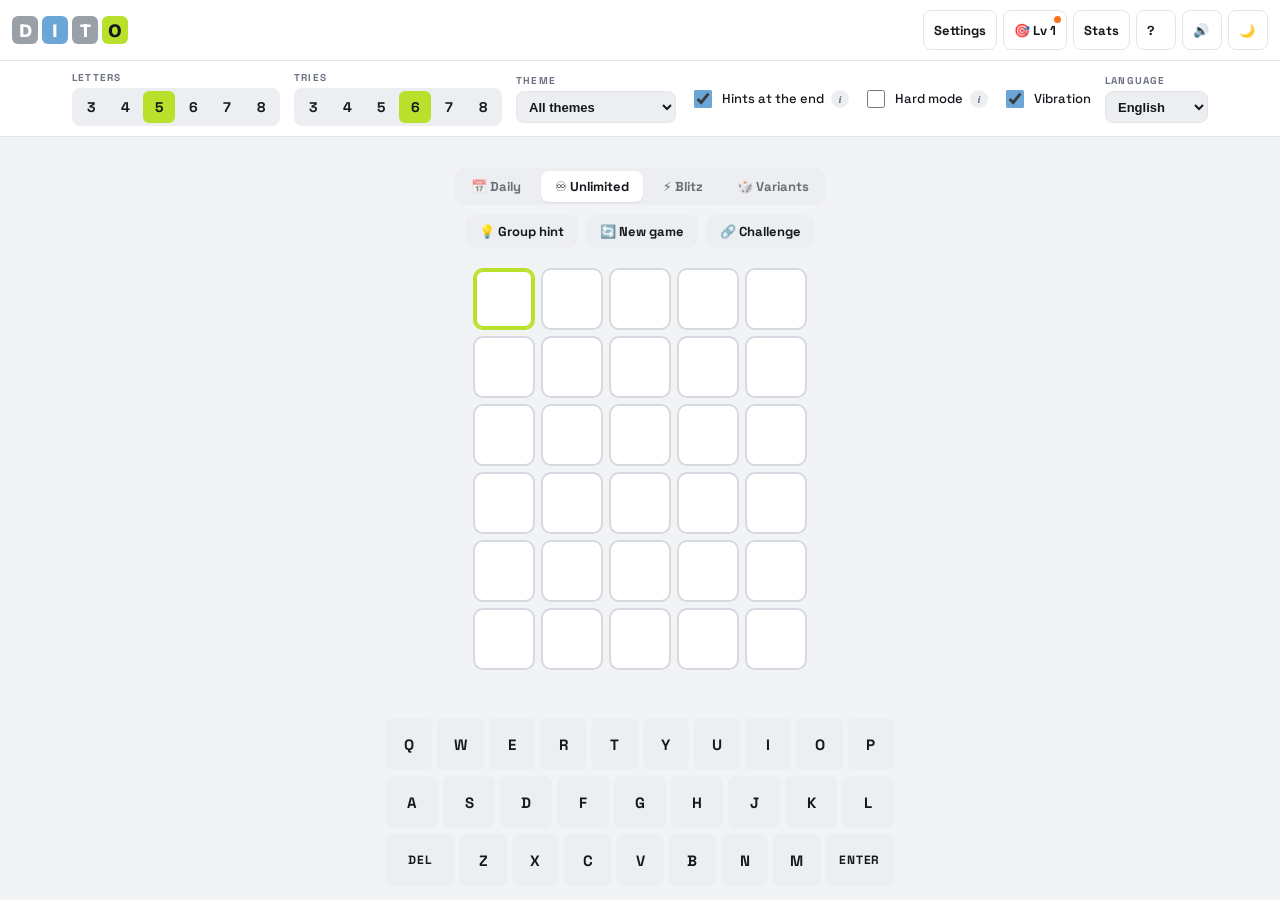
==== commit 61a6020f: "Suporte a inglês: idioma detectado pelo navegador e seletor nos Ajustes - Dicionário em inglês (EN_W" ====
--- a/wwwroot/index.html
+++ b/wwwroot/index.html
@@ -3,68 +3,99 @@
 <head>
 <meta charset="utf-8">
 <meta name="viewport" content="width=device-width, initial-scale=1, viewport-fit=cover">
-<meta name="description" content="Dito — jogo de adivinhar palavras em português, no estilo Wordle/Termo.">
+<meta name="description" content="Dito — jogo de adivinhar palavras em português, no estilo Wordle/Termo." data-en-content="Dito — a word guessing game in Portuguese and English, in the style of Wordle.">
 <meta name="theme-color" id="metaTheme" content="#f2f3f5">
 <meta name="mobile-web-app-capable" content="yes">
 <meta name="apple-mobile-web-app-capable" content="yes">
 <meta name="apple-mobile-web-app-status-bar-style" content="black-translucent">
 <link rel="icon" href="data:image/svg+xml,%3Csvg xmlns='http://www.w3.org/2000/svg' viewBox='0 0 64 64'%3E%3Crect width='64' height='64' rx='14' fill='%23b9e02b'/%3E%3Ctext x='32' y='45' font-family='Arial,sans-serif' font-size='36' font-weight='800' text-anchor='middle' fill='%2316181d'%3ED%3C/text%3E%3C/svg%3E">
-<title>Dito — adivinhe a palavra</title>
+<title data-en="Dito — guess the word">Dito — adivinhe a palavra</title>
+<script>
+/* idioma, decidido antes de desenhar a página (script.js lê de <html lang>):
+   1) link de desafio (#w=..., 6º campo) — a palavra só existe no idioma de quem criou;
+   2) ?lang=pt|en na URL; 3) escolha salva no seletor ('dito:lang');
+   4) idioma do navegador (português → pt, qualquer outro → en) */
+(function(){
+  var lang = null, h = location.hash;
+  if(h.indexOf('#w=')===0){
+    try{ lang = decodeURIComponent(atob(h.slice(3))).split('.')[5]==='en' ? 'en' : 'pt'; }catch(e){}
+  }
+  if(!lang){ var q = /[?&]lang=(pt|en)\b/.exec(location.search); if(q) lang = q[1]; }
+  if(!lang){ try{ lang = localStorage.getItem('dito:lang'); }catch(e){} }
+  if(lang!=='pt' && lang!=='en'){
+    var list = navigator.languages && navigator.languages.length ? navigator.languages : [navigator.language || ''];
+    lang = 'en';
+    for(var i=0;i<list.length;i++){
+      var x = String(list[i]).toLowerCase();
+      if(x.indexOf('pt')===0){ lang = 'pt'; break; }
+      if(x.indexOf('en')===0) break;
+    }
+  }
+  document.documentElement.lang = lang==='en' ? 'en' : 'pt-BR';
+})();
+</script>
 <link rel="preconnect" href="https://fonts.googleapis.com">
 <link rel="preconnect" href="https://fonts.gstatic.com" crossorigin>
 <link href="https://fonts.googleapis.com/css2?family=Bricolage+Grotesque:opsz,wght@12..96,600;12..96,800&family=Space+Grotesk:wght@500;700&display=swap" rel="stylesheet">
-<link rel="stylesheet" href="style.css?v=24">
+<link rel="stylesheet" href="style.css?v=28">
 </head>
 <body>
 
 <header>
   <div class="brand" aria-label="Dito"><span>D</span><span>I</span><span>T</span><span>O</span></div>
   <div class="tools">
-    <button class="icon-btn" id="btnConfig" aria-expanded="true">Ajustes</button>
-    <button class="icon-btn" id="btnProfile" title="Nível e missões do dia">🎯 Nv 1</button>
-    <button class="icon-btn" id="btnStats">Placar</button>
-    <button class="icon-btn" id="btnHelp" aria-label="Como jogar">?</button>
-    <button class="icon-btn" id="btnSound" aria-label="Ativar ou desativar som" aria-pressed="true">🔊</button>
-    <button class="icon-btn" id="btnTheme" aria-label="Alternar visual (claro, escuro, 3D)">🌙</button>
+    <button class="icon-btn" id="btnConfig" aria-expanded="true" data-en="Settings">Ajustes</button>
+    <button class="icon-btn" id="btnProfile" title="Nível e missões do dia" data-en-title="Level and daily missions">🎯 Nv 1</button>
+    <button class="icon-btn" id="btnStats" data-en="Stats">Placar</button>
+    <button class="icon-btn" id="btnHelp" aria-label="Como jogar" data-en-label="How to play">?</button>
+    <button class="icon-btn" id="btnSound" aria-label="Ativar ou desativar som" data-en-label="Turn sound on or off" aria-pressed="true">🔊</button>
+    <button class="icon-btn" id="btnTheme" aria-label="Alternar visual (claro, escuro, 3D)" data-en-label="Switch look (light, dark, 3D)">🌙</button>
   </div>
 </header>
 
 <section class="config" id="config">
   <div class="field">
-    <label>Letras</label>
-    <div class="seg" id="segLen" role="group" aria-label="Número de letras"></div>
+    <label data-en="Letters">Letras</label>
+    <div class="seg" id="segLen" role="group" aria-label="Número de letras" data-en-label="Number of letters"></div>
   </div>
   <div class="field">
-    <label>Tentativas</label>
-    <div class="seg" id="segTries" role="group" aria-label="Número de tentativas"></div>
+    <label data-en="Tries">Tentativas</label>
+    <div class="seg" id="segTries" role="group" aria-label="Número de tentativas" data-en-label="Number of tries"></div>
   </div>
   <div class="field" id="fieldTheme">
-    <label>Tema</label>
-    <select id="selTheme" aria-label="Tema das palavras"></select>
-  </div>
-  <label class="check"><input type="checkbox" id="optHints" checked> Dicas no fim
-    <button type="button" class="tip" aria-label="O que é: Dicas no fim" data-tip="Nas 2 últimas tentativas o jogo dá uma ajuda: primeiro diz uma letra que está na palavra, depois deixa marcada a posição de uma letra.">i</button></label>
-  <label class="check"><input type="checkbox" id="optHard"> Modo difícil
-    <button type="button" class="tip end" aria-label="O que é: Modo difícil" data-tip="Toda pista revelada precisa ser usada: as letras verdes ficam travadas no lugar e as azuis têm que aparecer no palpite seguinte. Só dá pra ligar no começo da partida.">i</button></label>
-  <label class="check"><input type="checkbox" id="optVibe" checked> Vibração</label>
+    <label data-en="Theme">Tema</label>
+    <select id="selTheme" aria-label="Tema das palavras" data-en-label="Word theme"></select>
+  </div>
+  <label class="check"><input type="checkbox" id="optHints" checked> <span data-en="Hints at the end">Dicas no fim</span>
+    <button type="button" class="tip" aria-label="O que é: Dicas no fim" data-en-label="What is: Hints at the end" data-tip="Nas 2 últimas tentativas o jogo dá uma ajuda: primeiro diz uma letra que está na palavra, depois deixa marcada a posição de uma letra." data-en-tip="On your last 2 tries the game helps out: first it tells you a letter that is in the word, then it marks the position of a letter.">i</button></label>
+  <label class="check"><input type="checkbox" id="optHard"> <span data-en="Hard mode">Modo difícil</span>
+    <button type="button" class="tip end" aria-label="O que é: Modo difícil" data-en-label="What is: Hard mode" data-tip="Toda pista revelada precisa ser usada: as letras verdes ficam travadas no lugar e as azuis têm que aparecer no palpite seguinte. Só dá pra ligar no começo da partida." data-en-tip="Every revealed clue must be used: green letters stay locked in place and blue ones must appear in your next guess. Can only be turned on at the start of a game.">i</button></label>
+  <label class="check"><input type="checkbox" id="optVibe" checked> <span data-en="Vibration">Vibração</span></label>
+  <div class="field" id="fieldLang">
+    <label for="selLang" data-en="Language">Idioma</label>
+    <select id="selLang" aria-label="Idioma / Language">
+      <option value="pt">Português</option>
+      <option value="en">English</option>
+    </select>
+  </div>
 </section>
 
 <main>
-  <div class="mode-tabs" id="modeTabs" role="group" aria-label="Modo de jogo">
-    <button class="tab" id="tabDaily" data-mode="daily" title="Uma palavra de 5 letras por dia, a mesma pra todo mundo">📅 Diário</button>
-    <button class="tab" id="tabFree" data-mode="free" aria-pressed="true" title="Quantas partidas quiser, com as letras, tentativas e tema dos Ajustes">♾️ Infinito</button>
-    <button class="tab" id="tabBlitz" data-mode="blitz" title="Contra o relógio: acerte o máximo de palavras em 2min30">⚡ Relâmpago</button>
-    <button class="tab" id="tabVariant" data-mode="variant" title="Dueto, Quarteto, Trapaceiro, Corrente, Morte súbita e Passa-e-joga">🎲 Variações</button>
+  <div class="mode-tabs" id="modeTabs" role="group" aria-label="Modo de jogo" data-en-label="Game mode">
+    <button class="tab" id="tabDaily" data-mode="daily" title="Uma palavra de 5 letras por dia, a mesma pra todo mundo" data-en-title="One 5-letter word a day, the same for everyone" data-en="📅 Daily">📅 Diário</button>
+    <button class="tab" id="tabFree" data-mode="free" aria-pressed="true" title="Quantas partidas quiser, com as letras, tentativas e tema dos Ajustes" data-en-title="As many games as you like, with the letters, tries and theme from Settings" data-en="♾️ Unlimited">♾️ Infinito</button>
+    <button class="tab" id="tabBlitz" data-mode="blitz" title="Contra o relógio: acerte o máximo de palavras em 2min30" data-en-title="Against the clock: guess as many words as you can in 2:30" data-en="⚡ Blitz">⚡ Relâmpago</button>
+    <button class="tab" id="tabVariant" data-mode="variant" title="Dueto, Quarteto, Trapaceiro, Corrente, Morte súbita, Passa-e-joga, Mentiroso, Contagem, Memória, Escada e Anagrama" data-en-title="Duet, Quartet, Cheater, Chain, Sudden death, Pass &amp; play, Liar, Count, Memory, Ladder and Anagram">🎲 Variações</button>
   </div>
   <div class="hint-actions">
-    <button class="btn ghost" id="btnGroupHint" title="Mostra o grupo temático da palavra secreta (uma vez por partida)">💡 Dica de grupo</button>
+    <button class="btn ghost" id="btnGroupHint" title="Mostra o grupo temático da palavra secreta (uma vez por partida)" data-en-title="Shows the theme group of the secret word (once per game)" data-en="💡 Group hint">💡 Dica de grupo</button>
     <button class="btn ghost" id="btnNewGame" title="Abandona esta partida e sorteia outra palavra">🔄 Novo jogo</button>
-    <button class="btn ghost" id="btnChallenge" title="Copia um link com esta palavra pra um amigo tentar a mesma">🔗 Desafiar</button>
+    <button class="btn ghost" id="btnChallenge" title="Copia um link com esta palavra pra um amigo tentar a mesma" data-en-title="Copies a link with this word so a friend can try the same one" data-en="🔗 Challenge">🔗 Desafiar</button>
   </div>
   <div id="blitzBar" hidden aria-live="off"></div>
   <div id="varBar" hidden aria-live="polite"></div>
   <div id="hint" aria-live="polite"></div>
-  <div id="board" role="grid" aria-label="Tabuleiro"></div>
+  <div id="board" role="grid" aria-label="Tabuleiro" data-en-label="Board"></div>
   <div id="end"></div>
 </main>
 
@@ -73,7 +104,8 @@
 
 <div class="sheet" id="sheetHelp">
   <div class="sheet-card">
-    <h2>Como jogar</h2>
+    <h2 data-en="How to play">Como jogar</h2>
+    <div data-lang="pt">
     <p>Descubra a palavra secreta antes de acabarem as tentativas. Cada palpite precisa ter o número de letras escolhido.</p>
     <div class="legend"><div class="t correct" style="background:var(--correct);color:var(--correct-ink)">L</div> A letra está na palavra e na posição certa.</div>
     <div class="legend"><div class="t present" style="background:var(--present);color:var(--present-ink)">U</div> A letra está na palavra, mas em outra posição.</div>
@@ -88,68 +120,94 @@
     <p>No <b>⚡ Relâmpago</b> você corre contra o relógio: 2min30 para acertar o máximo de palavras de 5 letras. Cada acerto devolve <b>30 segundos</b> e vale pontos: 100 + 20 por tentativa que sobrou + 25 por acerto seguido (combo 🔥). Seus 10 melhores resultados ficam salvos neste navegador, no Placar. Dá pra pular uma palavra difícil pagando 10 segundos. O relógio só começa quando você digita a primeira letra.</p>
     <p>No fim de cada partida, a linha <b>🔍</b> mostra quantas palavras ainda eram possíveis depois de cada palpite — dá pra ver qual chute foi mais esperto.</p>
     <p>O botão <b>☀️ / 🌙 / 🌀</b> no topo alterna o visual: claro, escuro e <b>3D</b>, com cores suaves, peças em relevo e teclas que afundam ao apertar. No computador, o tabuleiro acompanha o mouse com uma inclinação sutil.</p>
-    <p>Na aba <b>🎲 Variações</b> tem jeitos diferentes de jogar o Infinito: <b>🧩 Dueto</b> e <b>🀄 Quarteto</b> (2 ou 4 palavras ao mesmo tempo, cada palpite vale para todas — as teclas ficam divididas com a cor de cada tabuleiro), <b>😈 Trapaceiro</b> (o jogo foge do seu palpite trocando a palavra), <b>⛓️ Corrente</b> (a palavra acertada vira o 1º palpite da próxima), <b>💀 Morte súbita</b> (3 tentativas, pontos por acerto, o primeiro erro acaba a rodada) e <b>👥 Passa-e-joga</b> (duas pessoas revezando no mesmo aparelho).</p>
+    <p>Na aba <b>🎲 Variações</b> tem jeitos diferentes de jogar o Infinito: <b>🧩 Dueto</b> e <b>🀄 Quarteto</b> (2 ou 4 palavras ao mesmo tempo, cada palpite vale para todas — as teclas ficam divididas com a cor de cada tabuleiro), <b>😈 Trapaceiro</b> (o jogo foge do seu palpite trocando a palavra), <b>⛓️ Corrente</b> (a palavra acertada vira o 1º palpite da próxima), <b>💀 Morte súbita</b> (3 tentativas, pontos por acerto, o primeiro erro acaba a rodada), <b>👥 Passa-e-joga</b> (duas pessoas revezando no mesmo aparelho), <b>🤥 Mentiroso</b> (um palpite sim, um não, uma casinha mostra a cor errada), <b>🔢 Contagem</b> (sem cores, só quantas letras estão certas), <b>🧠 Memória</b> (só o último palpite fica colorido), <b>🪜 Escada</b> (de 3 a 8 letras, um degrau por acerto) e <b>🔀 Anagrama</b> (as letras vêm embaralhadas, falta achar a ordem).</p>
     <p>No Diário, o botão <b>📚 Arquivo</b> abre um calendário para jogar os dias que você perdeu. A sequência de dias seguidos acertando aparece no Placar.</p>
     <p>Toda partida rende <b>XP</b> e sobe o seu nível. Em <b>🎯</b> ficam as <b>3 missões do dia</b> (iguais pra todo mundo), que dão XP extra.</p>
     <p>No fim da partida dá pra ver o significado da palavra no Dicio e compartilhar o resultado como texto ou como <b>🖼️ imagem</b> (só as cores, sem entregar a palavra).</p>
+    <p>Em <b>🎯</b> dá pra <b>entrar com o Google</b> e sincronizar XP, conquistas, placar, recordes e o histórico do diário entre celular e computador (tudo fica numa pasta escondida do seu próprio Google Drive). Se os aparelhos discordarem, nada se perde: fica o maior XP e todas as conquistas e recordes dos dois.</p>
     <p>Jogando, você desbloqueia <b>🏆 conquistas</b> (acertar de primeira, vencer no modo difícil, explorar vários temas...). Veja todas no <b>Placar</b>.</p>
-    <button class="btn ghost close" data-close>Fechar</button>
+    <p>O jogo existe em <b>português e inglês</b> — cada idioma tem a sua lista de palavras e a sua palavra do dia. Troque em <b>Ajustes → Idioma</b>.</p>
+    </div>
+    <div data-lang="en">
+    <p>Find the secret word before you run out of tries. Every guess must have the chosen number of letters.</p>
+    <div class="legend"><div class="t correct" style="background:var(--correct);color:var(--correct-ink)">W</div> The letter is in the word and in the right spot.</div>
+    <div class="legend"><div class="t present" style="background:var(--present);color:var(--present-ink)">O</div> The letter is in the word, but in another spot.</div>
+    <div class="legend"><div class="t absent" style="background:var(--absent);color:var(--absent-ink)">X</div> The letter is not in the word.</div>
+    <p>In <b>hard mode</b>, every revealed clue must be used in your next guess, and green letters you already found stay locked in place. Without it you can guess anything — greens only show up faded as a reminder.</p>
+    <p>The <b>💡 Group hint</b> button (once per game) reveals which theme group the secret word belongs to — animals, food, emotions, actions... — along with another word from the same group as an example.</p>
+    <p>In <b>📅 Daily</b> mode everyone plays the same 5-letter word on the same day (one game a day); in <b>♾️ Unlimited</b> the letters, tries and theme from Settings apply.</p>
+    <p>In <b>Settings → Theme</b> you can limit the draw to one category (animals, food, emotions...). Lengths without enough words in that theme are disabled.</p>
+    <p>The <b>🔗 Challenge</b> button copies, at any point during a game, a link with the current word so a friend can try the same one — since neither of you sees the answer before playing, it's a fair duel. The hints and hard mode settings travel with the link and stay locked to the creator's choice. Disabled in Daily mode (the word is already the same for everyone) and during an ongoing duel.</p>
+    <p>The <b>🔄 New game</b> button gives up the current game and draws another word at any time (not available in Daily mode).</p>
+    <p>In <b>⚡ Blitz</b> you race the clock: 2:30 to guess as many 5-letter words as you can. Each correct word gives you <b>30 seconds</b> back and is worth points: 100 + 20 per unused try + 25 per word in a row (🔥 combo). Your 10 best results are saved in this browser, under Stats. You can skip a hard word for 10 seconds. The clock only starts when you type the first letter.</p>
+    <p>At the end of every game, the <b>🔍</b> line shows how many words were still possible after each guess — see which guess was the smartest.</p>
+    <p>The <b>☀️ / 🌙 / 🌀</b> button at the top switches the look: light, dark and <b>3D</b>, with soft colors, raised tiles and keys that press down. On a computer, the board follows the mouse with a subtle tilt.</p>
+    <p>The <b>🎲 Variants</b> tab has different ways to play Unlimited: <b>🧩 Duet</b> and <b>🀄 Quartet</b> (2 or 4 words at once, every guess counts for all of them — keys are split with each board's color), <b>😈 Cheater</b> (the game dodges your guess by switching words), <b>⛓️ Chain</b> (the word you guessed becomes the 1st guess of the next one), <b>💀 Sudden death</b> (3 tries, points per word, the first miss ends the round), <b>👥 Pass &amp; play</b> (two people taking turns on the same device), <b>🤥 Liar</b> (every other guess, one tile shows the wrong color), <b>🔢 Count</b> (no colors, only how many letters are right), <b>🧠 Memory</b> (only the last guess stays colored), <b>🪜 Ladder</b> (from 3 to 8 letters, one step per win) and <b>🔀 Anagram</b> (the letters come scrambled, you just need the order).</p>
+    <p>In Daily, the <b>📚 Archive</b> button opens a calendar to play the days you missed. Your streak of days in a row appears under Stats.</p>
+    <p>Every game earns <b>XP</b> and raises your level. Under <b>🎯</b> you'll find the <b>3 daily missions</b> (the same for everyone), which give extra XP.</p>
+    <p>At the end of a game you can look up the word in the dictionary and share your result as text or as an <b>🖼️ image</b> (colors only, no spoilers).</p>
+    <p>Under <b>🎯</b> you can <b>sign in with Google</b> to sync XP, achievements, stats, records and daily history between phone and computer (it's all kept in a hidden folder in your own Google Drive). If devices disagree, nothing is lost: the highest XP and every achievement and record from both are kept.</p>
+    <p>As you play, you unlock <b>🏆 achievements</b> (guessing on the first try, winning in hard mode, exploring many themes...). See them all under <b>Stats</b>.</p>
+    <p>The game is available in <b>Portuguese and English</b> — each language has its own word list and its own word of the day. Change it under <b>Settings → Language</b>.</p>
+    </div>
+    <button class="btn ghost close" data-close data-en="Close">Fechar</button>
   </div>
 </div>
 
 <div class="sheet" id="sheetStats">
   <div class="sheet-card">
-    <h2>Placar</h2>
-    <p>Somando todos os tamanhos de palavra, salvo neste navegador.</p>
+    <h2 data-en="Stats">Placar</h2>
+    <p data-en="All word lengths combined, saved in this browser.">Somando todos os tamanhos de palavra, salvo neste navegador.</p>
     <div class="stats">
-      <div class="stat"><b id="stPlayed">0</b><span>Jogos</span></div>
-      <div class="stat"><b id="stWins">0</b><span>Vitórias</span></div>
-      <div class="stat"><b id="stRate">0%</b><span>Aproveitamento</span></div>
-      <div class="stat"><b id="stStreak">0</b><span>Sequência</span></div>
+      <div class="stat"><b id="stPlayed">0</b><span data-en="Played">Jogos</span></div>
+      <div class="stat"><b id="stWins">0</b><span data-en="Wins">Vitórias</span></div>
+      <div class="stat"><b id="stRate">0%</b><span data-en="Win rate">Aproveitamento</span></div>
+      <div class="stat"><b id="stStreak">0</b><span data-en="Streak">Sequência</span></div>
     </div>
-    <p>Distribuição de tentativas (vitórias)</p>
+    <p data-en="Guess distribution (wins)">Distribuição de tentativas (vitórias)</p>
     <div class="dist" id="stDist"></div>
-    <p>📅 Palavra do dia</p>
+    <p data-en="📅 Word of the day">📅 Palavra do dia</p>
     <div id="stDaily"></div>
-    <p>🎲 Recordes das variações</p>
+    <p data-en="🎲 Variant records">🎲 Recordes das variações</p>
     <div class="runs" id="stRuns"></div>
-    <p>⚡ Seus recordes no Relâmpago</p>
+    <p data-en="⚡ Your Blitz records">⚡ Seus recordes no Relâmpago</p>
     <div id="stBlitz"></div>
-    <p>Conquistas <b id="stAchCount"></b></p>
+    <p><span data-en="Achievements">Conquistas</span> <b id="stAchCount"></b></p>
     <div class="ach" id="stAch"></div>
-    <button class="btn ghost close" data-close>Fechar</button>
+    <button class="btn ghost close" data-close data-en="Close">Fechar</button>
   </div>
 </div>
 
 <div class="sheet" id="sheetVariant">
   <div class="sheet-card">
-    <h2>🎲 Variações</h2>
-    <p>Jeitos diferentes de jogar o Infinito. As letras e o tema dos Ajustes continuam valendo.</p>
+    <h2 data-en="🎲 Variants">🎲 Variações</h2>
+    <p data-en="Different ways to play Unlimited. The letters and theme from Settings still apply.">Jeitos diferentes de jogar o Infinito. As letras e o tema dos Ajustes continuam valendo.</p>
     <div class="vlist" id="variantList"></div>
-    <button class="btn ghost close" data-close>Fechar</button>
+    <button class="btn ghost close" data-close data-en="Close">Fechar</button>
   </div>
 </div>
 
 <div class="sheet" id="sheetArchive">
   <div class="sheet-card">
-    <h2>📚 Arquivo do diário</h2>
-    <p>Toque num dia para jogar a palavra dele (ou rever o resultado). Dias jogados pelo arquivo não contam na sequência.</p>
+    <h2 data-en="📚 Daily archive">📚 Arquivo do diário</h2>
+    <p data-en="Tap a day to play its word (or see your result again). Days played from the archive don't count toward your streak.">Toque num dia para jogar a palavra dele (ou rever o resultado). Dias jogados pelo arquivo não contam na sequência.</p>
     <div id="archiveBody"></div>
-    <button class="btn ghost close" data-close>Fechar</button>
+    <button class="btn ghost close" data-close data-en="Close">Fechar</button>
   </div>
 </div>
 
 <div class="sheet" id="sheetProfile">
   <div class="sheet-card">
-    <h2>🎯 Nível e missões</h2>
+    <h2 data-en="🎯 Level and missions">🎯 Nível e missões</h2>
     <div class="level" id="pfLevel"></div>
-    <p>Missões de hoje <small>(renovam à meia-noite)</small></p>
+    <p data-en="Today's missions &lt;small&gt;(renewed at midnight · tap to jump right in)&lt;/small&gt;">Missões de hoje <small>(renovam à meia-noite · toque pra ir direto)</small></p>
     <ul class="missions" id="pfMissions"></ul>
-    <p>Cada partida dá XP: vitórias valem mais com tentativas sobrando, palavras longas, modo difícil e variações difíceis. Perder ainda dá um pouquinho.</p>
-    <button class="btn ghost close" data-close>Fechar</button>
-  </div>
-</div>
-
-<script src="script.js?v=26"></script>
+    <p data-en="Every game earns XP: wins are worth more with tries to spare, long words, hard mode and tough variants. Losing still gives a little.">Cada partida dá XP: vitórias valem mais com tentativas sobrando, palavras longas, modo difícil e variações difíceis. Perder ainda dá um pouquinho.</p>
+    <div class="sync" id="pfSync" hidden></div>
+    <button class="btn ghost close" data-close data-en="Close">Fechar</button>
+  </div>
+</div>
+
+<script src="script.js?v=33"></script>
 </body>
 </html>
--- a/wwwroot/style.css
+++ b/wwwroot/style.css
@@ -118,7 +118,7 @@
 .seg button[aria-pressed="true"]{background:var(--correct);color:var(--correct-ink)}
 .check{display:flex;align-items:center;gap:7px;font-size:13px;font-weight:500;cursor:pointer;padding:4px 0}
 .check input{width:18px;height:18px;accent-color:var(--present);flex:none}
-#selTheme{
+#selTheme,#selLang{
   border:1px solid var(--line);background:var(--key);color:var(--key-ink);
   border-radius:8px;height:32px;padding:0 8px;font-weight:600;font-size:13px;
   max-width:160px;
@@ -152,6 +152,8 @@
   .tip::after,.tip.end::after{left:12px;right:12px;top:calc(100% + 6px);transform:none;width:auto;max-width:none}
 }
 .field.locked{opacity:.45;pointer-events:none}
+/* textos longos nos dois idiomas (ex.: "Como jogar"): só aparece o do idioma atual */
+html[lang="en"] [data-lang="pt"], html:not([lang="en"]) [data-lang="en"]{display:none}
 .check.locked{opacity:.45;pointer-events:none}
 .check.locked .tip{pointer-events:auto} /* explicação continua acessível durante o duelo */
 
@@ -310,6 +312,23 @@
 #varBar .turn.p1{background:rgba(168,85,247,.16)}
 
 /* ---------- dueto / quarteto: vários mini-tabuleiros ---------- */
+/* variações que escondem cores até o fim: contagem (todas as linhas, menos a
+   do acerto) e memória (todas menos a do último palpite) */
+#board.v-count .row:not(.win) .tile.reveal,
+#board.v-memory .row:not(.fresh) .tile.reveal{background:var(--tile-empty);border-color:var(--tile-border);color:var(--ink)}
+/* contagem: totais da linha ao lado dela */
+.row[data-count]{position:relative}
+.row[data-count]::after{
+  content:attr(data-count);white-space:pre;position:absolute;left:calc(100% + 6px);top:50%;transform:translateY(-50%);
+  font-size:12px;font-weight:700;line-height:1.25;font-variant-numeric:tabular-nums;color:var(--ink)
+}
+/* mentiroso: casinha que mentiu, revelada no fim */
+.tile.lied{position:relative;outline:3px dashed #ef4444;outline-offset:-3px}
+.tile.lied::after{content:'🤥';position:absolute;top:-9px;right:-7px;font-size:15px;line-height:1}
+/* anagrama: letras embaralhadas na barra da variação */
+#varBar .anagram{display:flex;gap:4px;flex-wrap:wrap}
+#varBar .anagram i{font-style:normal;font-weight:800;min-width:24px;height:26px;display:grid;place-items:center;
+  border-radius:6px;background:var(--key);padding:0 4px;text-transform:uppercase}
 #board.multi{--gap:4px;gap:16px 16px;align-items:start}
 #board.multi .mini{display:grid;gap:var(--gap);transition:opacity .4s ease}
 #board.multi .mini.solved{opacity:.5}
@@ -394,13 +413,23 @@
 .xpbar{height:10px;background:var(--key);border-radius:999px;overflow:hidden}
 .xpbar div{height:100%;background:var(--correct);border-radius:999px;transition:width .4s ease}
 .missions{list-style:none;margin:6px 0;padding:0;display:flex;flex-direction:column;gap:5px}
-.missions li{display:flex;gap:10px;align-items:center;background:var(--key);border-radius:10px;padding:9px 12px;font-size:13.5px}
-.missions li .ico{font-size:18px;flex:none}
-.missions li span:nth-child(2){flex:1}
-.missions li small{color:var(--ink-soft)}
-.missions li>b{font-size:12px;color:var(--ink-soft)}
-.missions li.ok{background:var(--correct);color:var(--correct-ink)}
-.missions li.ok>b{color:var(--correct-ink)}
+.missions .mis{display:flex;gap:10px;align-items:center;width:100%;border:0;cursor:pointer;text-align:left;font:inherit;color:var(--ink);background:var(--key);border-radius:10px;padding:9px 12px;font-size:13.5px;transition:filter .15s,transform .1s}
+.missions .mis:hover{filter:brightness(1.08)}
+.missions .mis:active{transform:scale(.98)}
+.missions .mis .ico{font-size:18px;flex:none}
+.missions .mis span:nth-child(2){flex:1}
+.missions .mis small{color:var(--ink-soft)}
+.missions .mis>b{font-size:12px;color:var(--ink-soft)}
+.missions .mis>b::after{content:' ›';font-size:15px}
+.missions .mis.ok{background:var(--correct);color:var(--correct-ink)}
+.missions .mis.ok>b{color:var(--correct-ink)}
+/* sincronização com a conta Google (dentro do 🎯) */
+.sync{border-top:1px solid var(--key);margin-top:12px;padding-top:4px}
+.sync .who{display:flex;gap:10px;align-items:center;margin:10px 0}
+.sync .who img,.sync .who .ico{width:36px;height:36px;border-radius:50%;flex:none;display:grid;place-items:center;font-size:20px;background:var(--key)}
+.sync .who>span{flex:1;display:flex;flex-direction:column;gap:2px;min-width:0}
+.sync .who b{font-size:14px;overflow:hidden;text-overflow:ellipsis;white-space:nowrap}
+.sync .who small{font-size:12px;color:var(--ink-soft)}
 
 /* confete da vitória */
 .confetti{position:fixed;inset:0;width:100%;height:100%;pointer-events:none;z-index:70}
@@ -580,7 +609,7 @@
 }
 html[data-theme="doido"] .icon-btn:hover{background:#2d414d}
 html[data-theme="doido"] .icon-btn:active{transform:translateY(2px);box-shadow:none}
-html[data-theme="doido"] #selTheme{
+html[data-theme="doido"] #selTheme,html[data-theme="doido"] #selLang{
   background:#14232d;color:var(--ink);border-color:var(--line);height:38px;
 }
 html[data-theme="doido"] .seg{background:#14232d;box-shadow:inset 0 1px 3px rgba(0,0,0,.18)}
@@ -663,11 +692,11 @@
 html[data-theme="doido"] #board.multi .tile{border-width:1px}
 html[data-theme="doido"] .key.split{color:#16242c;text-shadow:0 0 3px #fff,0 0 3px #fff}
 html[data-theme="doido"] .vcard,
-html[data-theme="doido"] .missions li,
+html[data-theme="doido"] .missions .mis,
 html[data-theme="doido"] .xpline,
 html[data-theme="doido"] .day{background:#263943;color:var(--ink)}
 html[data-theme="doido"] .day.win,
-html[data-theme="doido"] .missions li.ok,
+html[data-theme="doido"] .missions .mis.ok,
 html[data-theme="doido"] .xpline.up{background:var(--correct);color:var(--correct-ink)}
 html[data-theme="doido"] .day.lose{background:#3a4b55;color:var(--absent-ink)}
 html[data-theme="doido"] .hintbar,
